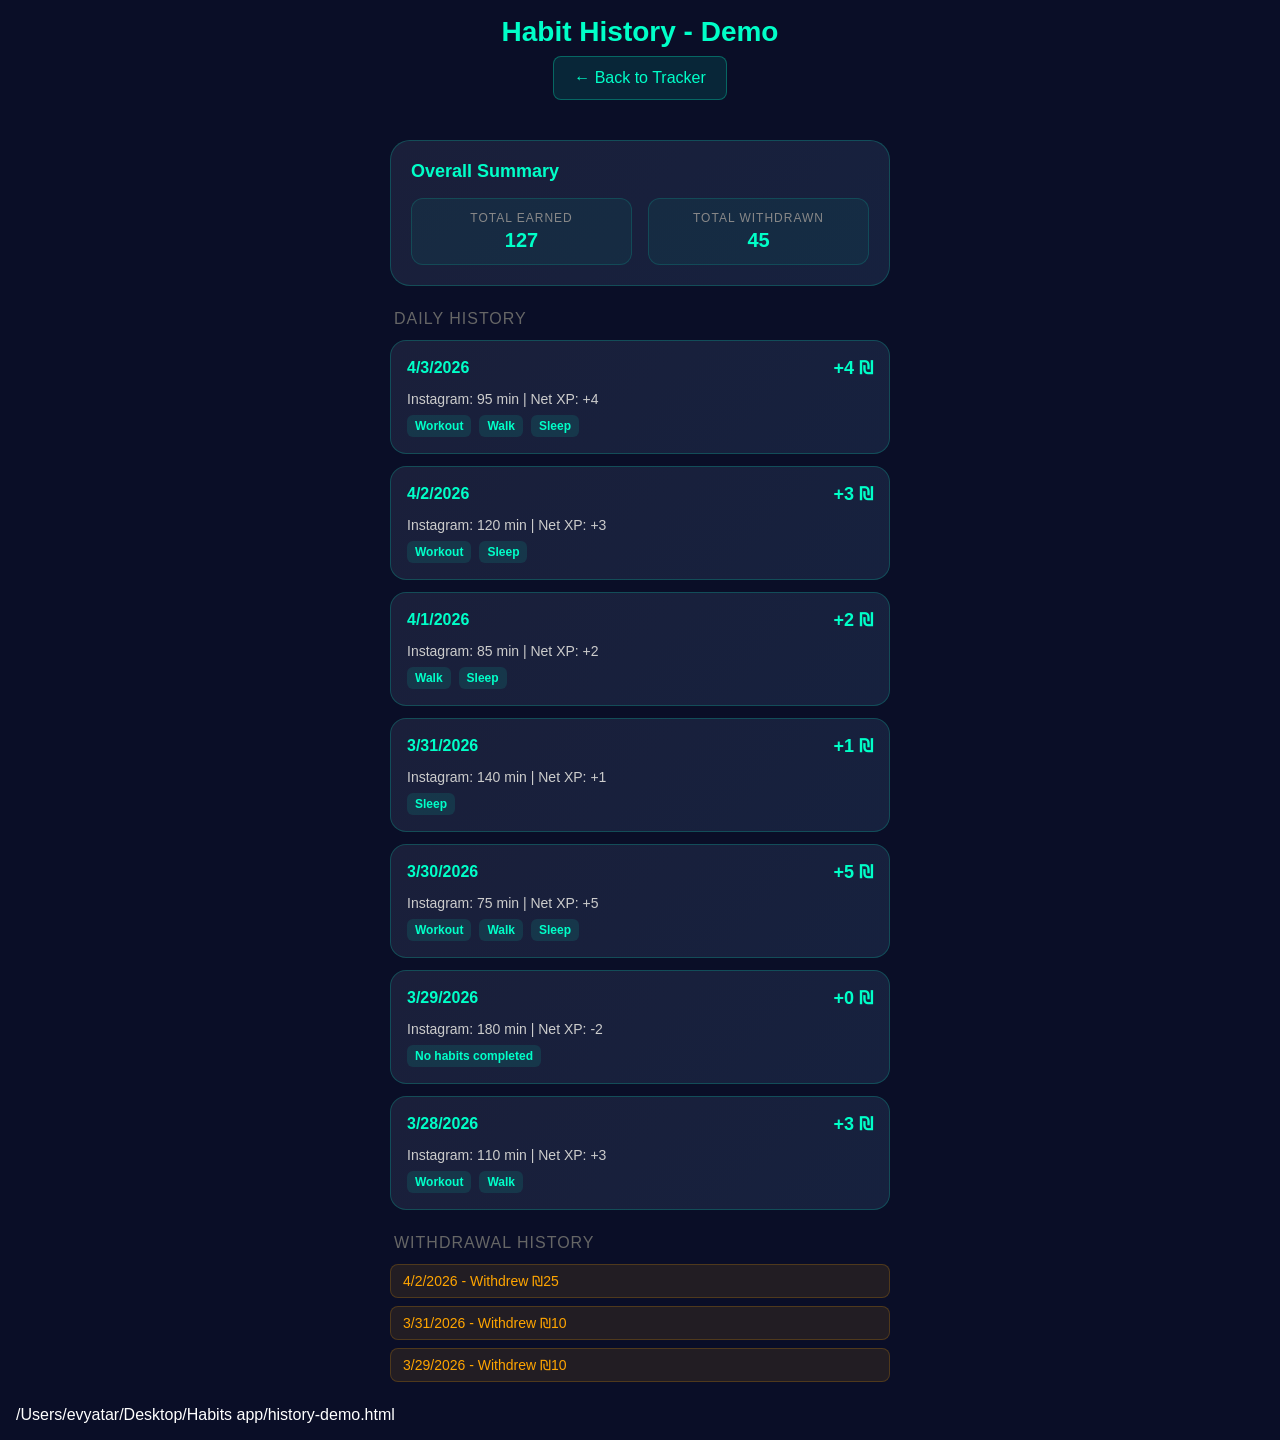
==== history-demo.html @ 36a5b1aa "Added withdraw and history" ====
<!DOCTYPE html>
<html lang="en">
<head>
    <link rel="manifest" href="manifest.json">
    <link rel="apple-touch-icon" href="icon-192.png">
    <meta name="theme-color" content="#0f172a">
    <meta name="apple-mobile-web-app-capable" content="yes">
    <meta name="apple-mobile-web-app-status-bar-style" content="black">
    <meta charset="UTF-8">
    <meta name="viewport" content="width=device-width, initial-scale=1.0">
    <title>Habit History - Demo</title>
    <style>
        * {
            margin: 0;
            padding: 0;
            box-sizing: border-box;
        }

        body {
            font-family: -apple-system, BlinkMacSystemFont, 'Segoe UI', 'Roboto', sans-serif;
            background: #0a0e27;
            color: #ffffff;
            padding: 16px;
            min-height: 100vh;
            overflow-y: auto;
        }

        .container {
            max-width: 500px;
            margin: 0 auto;
        }

        .header {
            text-align: center;
            margin-bottom: 24px;
        }

        .header h1 {
            color: #00ffc8;
            font-size: 28px;
            font-weight: 900;
            margin-bottom: 8px;
        }

        .back-button {
            background: rgba(0, 255, 200, 0.1);
            border: 1px solid rgba(0, 255, 200, 0.3);
            color: #00ffc8;
            padding: 12px 20px;
            border-radius: 8px;
            text-decoration: none;
            display: inline-block;
            margin-bottom: 16px;
            transition: all 0.3s ease;
        }

        .back-button:hover {
            background: rgba(0, 255, 200, 0.2);
            border-color: #00ffc8;
        }

        .summary-card {
            background: linear-gradient(135deg, #1a1f3a 0%, #16213e 100%);
            border: 1px solid rgba(0, 255, 200, 0.2);
            border-radius: 20px;
            padding: 20px;
            margin-bottom: 24px;
        }

        .summary-title {
            font-size: 18px;
            font-weight: 700;
            color: #00ffc8;
            margin-bottom: 16px;
        }

        .summary-stats {
            display: grid;
            grid-template-columns: 1fr 1fr;
            gap: 16px;
        }

        .stat-item {
            background: rgba(0, 255, 200, 0.05);
            border: 1px solid rgba(0, 255, 200, 0.15);
            border-radius: 12px;
            padding: 12px;
            text-align: center;
        }

        .stat-label {
            font-size: 12px;
            color: #888;
            text-transform: uppercase;
            letter-spacing: 1px;
            margin-bottom: 4px;
        }

        .stat-value {
            font-size: 20px;
            font-weight: 800;
            color: #00ffc8;
        }

        .history-section {
            margin-bottom: 24px;
        }

        .section-title {
            font-size: 16px;
            color: #666;
            text-transform: uppercase;
            letter-spacing: 1px;
            margin-bottom: 12px;
            margin-left: 4px;
        }

        .day-card {
            background: linear-gradient(135deg, #1a1f3a 0%, #16213e 100%);
            border: 1px solid rgba(0, 255, 200, 0.2);
            border-radius: 16px;
            padding: 16px;
            margin-bottom: 12px;
        }

        .day-header {
            display: flex;
            justify-content: space-between;
            align-items: center;
            margin-bottom: 12px;
        }

        .day-date {
            font-size: 16px;
            font-weight: 700;
            color: #00ffc8;
        }

        .day-earned {
            font-size: 18px;
            font-weight: 800;
            color: #00ffc8;
        }

        .day-details {
            font-size: 14px;
            color: #ccc;
            margin-bottom: 8px;
        }

        .habits-list {
            display: flex;
            flex-wrap: wrap;
            gap: 8px;
        }

        .habit-tag {
            background: rgba(0, 255, 200, 0.1);
            color: #00ffc8;
            padding: 4px 8px;
            border-radius: 6px;
            font-size: 12px;
            font-weight: 600;
        }

        .withdrawals-list {
            margin-top: 8px;
        }

        .withdrawal-item {
            background: rgba(255, 165, 0, 0.1);
            border: 1px solid rgba(255, 165, 0, 0.2);
            color: #ffa500;
            padding: 8px 12px;
            border-radius: 8px;
            font-size: 14px;
            margin-bottom: 8px;
        }

        .no-data {
            text-align: center;
            color: #666;
            font-style: italic;
            padding: 20px;
        }
    </style>
</head>
<body>
    <div class="container">
        <div class="header">
            <h1>Habit History - Demo</h1>
            <a href="index.html" class="back-button">← Back to Tracker</a>
        </div>

        <div class="summary-card">
            <div class="summary-title">Overall Summary</div>
            <div class="summary-stats">
                <div class="stat-item">
                    <div class="stat-label">Total Earned</div>
                    <div class="stat-value" id="total-earned">127</div>
                </div>
                <div class="stat-item">
                    <div class="stat-label">Total Withdrawn</div>
                    <div class="stat-value" id="total-withdrawn">45</div>
                </div>
            </div>
        </div>

        <div class="history-section">
            <div class="section-title">Daily History</div>
            <div id="daily-history">
                <div class="day-card">
                    <div class="day-header">
                        <div class="day-date">4/3/2026</div>
                        <div class="day-earned">+4 ₪</div>
                    </div>
                    <div class="day-details">
                        Instagram: 95 min | Net XP: +4
                    </div>
                    <div class="habits-list">
                        <span class="habit-tag">Workout</span>
                        <span class="habit-tag">Walk</span>
                        <span class="habit-tag">Sleep</span>
                    </div>
                </div>

                <div class="day-card">
                    <div class="day-header">
                        <div class="day-date">4/2/2026</div>
                        <div class="day-earned">+3 ₪</div>
                    </div>
                    <div class="day-details">
                        Instagram: 120 min | Net XP: +3
                    </div>
                    <div class="habits-list">
                        <span class="habit-tag">Workout</span>
                        <span class="habit-tag">Sleep</span>
                    </div>
                </div>

                <div class="day-card">
                    <div class="day-header">
                        <div class="day-date">4/1/2026</div>
                        <div class="day-earned">+2 ₪</div>
                    </div>
                    <div class="day-details">
                        Instagram: 85 min | Net XP: +2
                    </div>
                    <div class="habits-list">
                        <span class="habit-tag">Walk</span>
                        <span class="habit-tag">Sleep</span>
                    </div>
                </div>

                <div class="day-card">
                    <div class="day-header">
                        <div class="day-date">3/31/2026</div>
                        <div class="day-earned">+1 ₪</div>
                    </div>
                    <div class="day-details">
                        Instagram: 140 min | Net XP: +1
                    </div>
                    <div class="habits-list">
                        <span class="habit-tag">Sleep</span>
                    </div>
                </div>

                <div class="day-card">
                    <div class="day-header">
                        <div class="day-date">3/30/2026</div>
                        <div class="day-earned">+5 ₪</div>
                    </div>
                    <div class="day-details">
                        Instagram: 75 min | Net XP: +5
                    </div>
                    <div class="habits-list">
                        <span class="habit-tag">Workout</span>
                        <span class="habit-tag">Walk</span>
                        <span class="habit-tag">Sleep</span>
                    </div>
                </div>

                <div class="day-card">
                    <div class="day-header">
                        <div class="day-date">3/29/2026</div>
                        <div class="day-earned">+0 ₪</div>
                    </div>
                    <div class="day-details">
                        Instagram: 180 min | Net XP: -2
                    </div>
                    <div class="habits-list">
                        <span class="habit-tag">No habits completed</span>
                    </div>
                </div>

                <div class="day-card">
                    <div class="day-header">
                        <div class="day-date">3/28/2026</div>
                        <div class="day-earned">+3 ₪</div>
                    </div>
                    <div class="day-details">
                        Instagram: 110 min | Net XP: +3
                    </div>
                    <div class="habits-list">
                        <span class="habit-tag">Workout</span>
                        <span class="habit-tag">Walk</span>
                    </div>
                </div>
            </div>
        </div>

        <div class="history-section">
            <div class="section-title">Withdrawal History</div>
            <div id="withdrawal-history">
                <div class="withdrawal-item">
                    4/2/2026 - Withdrew ₪25
                </div>
                <div class="withdrawal-item">
                    3/31/2026 - Withdrew ₪10
                </div>
                <div class="withdrawal-item">
                    3/29/2026 - Withdrew ₪10
                </div>
            </div>
        </div>
    </div>
</body>
</html></content>
<parameter name="filePath">/Users/evyatar/Desktop/Habits app/history-demo.html
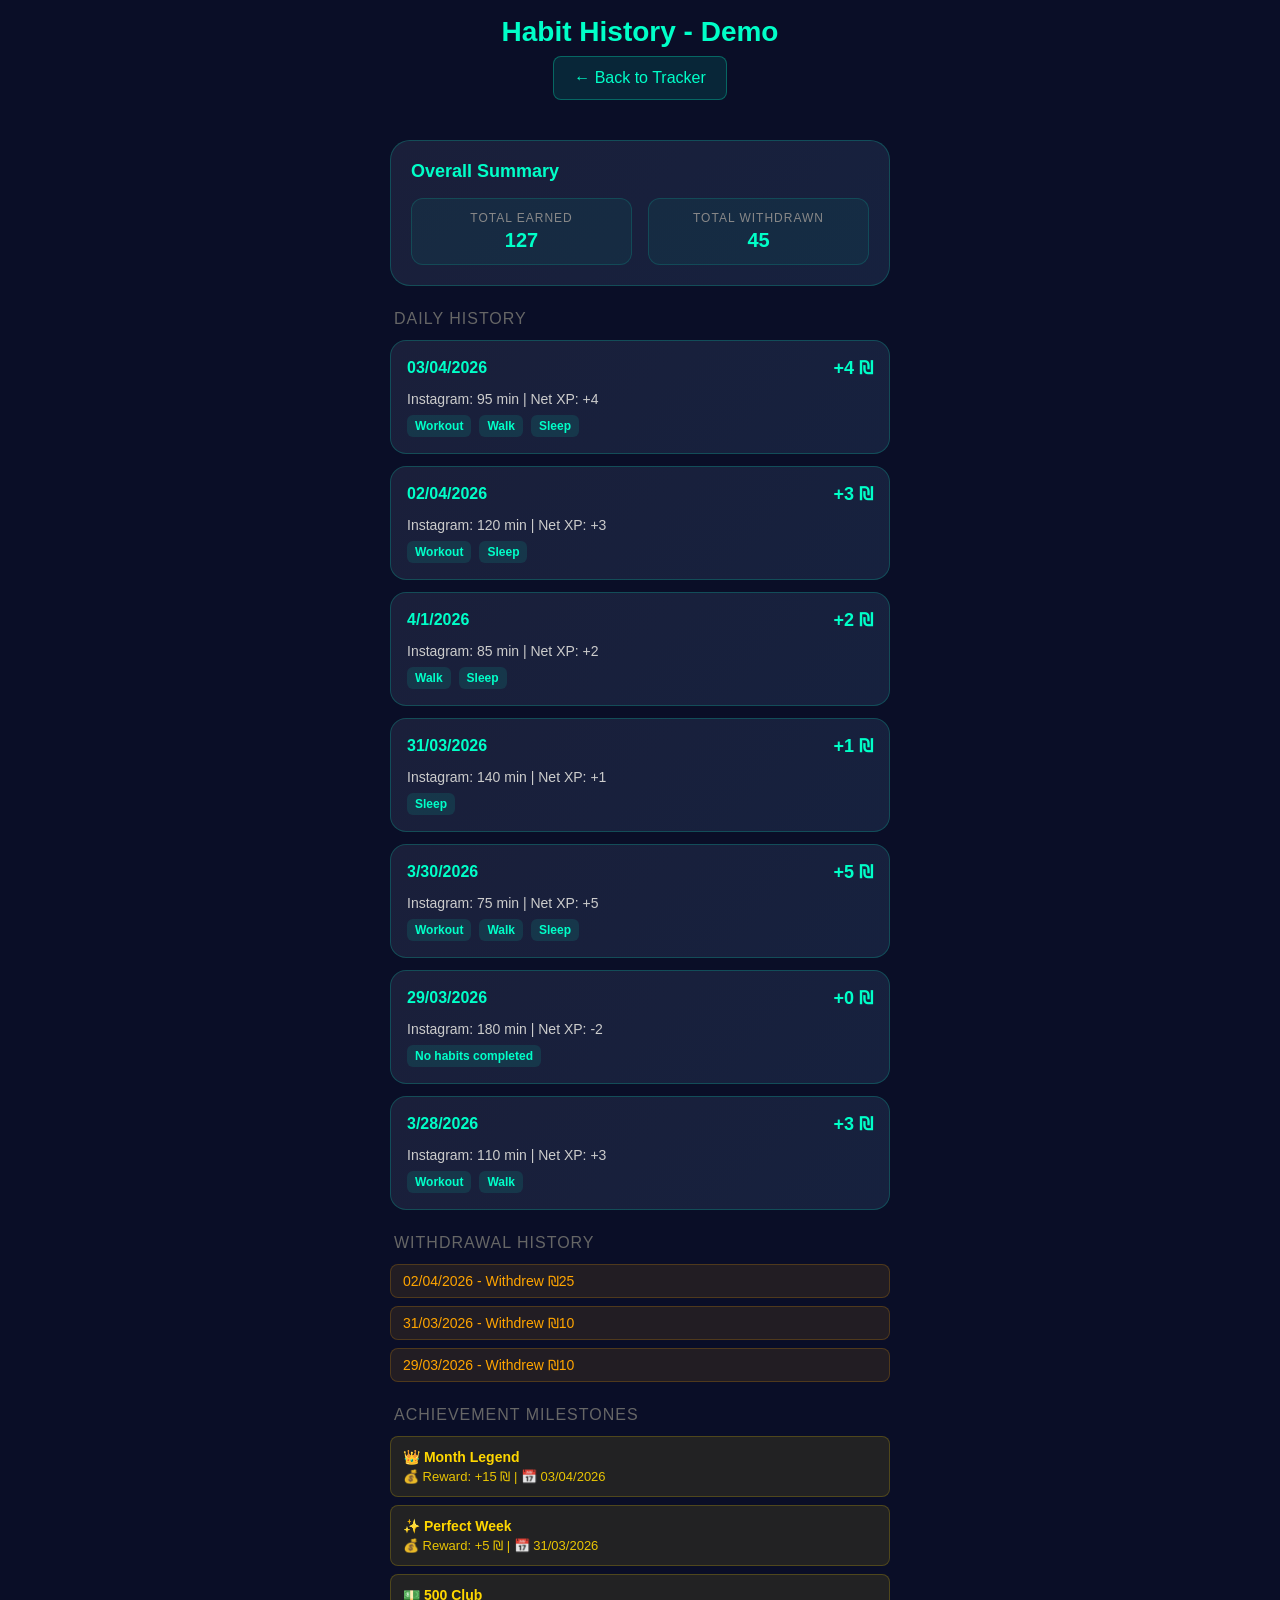
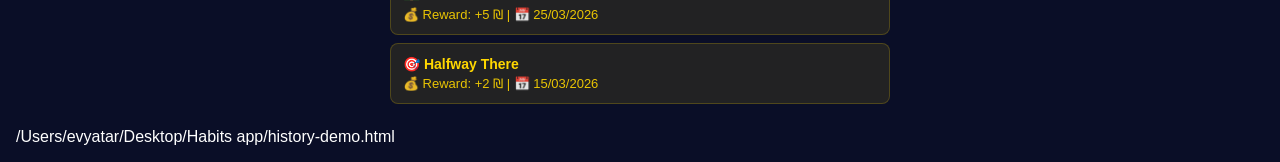
==== commit aa3d321e: "Add calendar, charts, milestones, settings, and service worker; improve UI and animations - Added: c" ====
--- a/history-demo.html
+++ b/history-demo.html
@@ -177,6 +177,26 @@
             margin-bottom: 8px;
         }
 
+        .milestone-item {
+            background: rgba(255, 215, 0, 0.1);
+            border: 1px solid rgba(255, 215, 0, 0.2);
+            color: #ffd700;
+            padding: 12px;
+            border-radius: 8px;
+            font-size: 14px;
+            margin-bottom: 8px;
+        }
+
+        .milestone-name {
+            font-weight: 600;
+            margin-bottom: 4px;
+        }
+
+        .milestone-reward {
+            font-size: 13px;
+            opacity: 0.9;
+        }
+
         .no-data {
             text-align: center;
             color: #666;
@@ -211,7 +231,7 @@
             <div id="daily-history">
                 <div class="day-card">
                     <div class="day-header">
-                        <div class="day-date">4/3/2026</div>
+                        <div class="day-date">03/04/2026</div>
                         <div class="day-earned">+4 ₪</div>
                     </div>
                     <div class="day-details">
@@ -226,7 +246,7 @@
 
                 <div class="day-card">
                     <div class="day-header">
-                        <div class="day-date">4/2/2026</div>
+                        <div class="day-date">02/04/2026</div>
                         <div class="day-earned">+3 ₪</div>
                     </div>
                     <div class="day-details">
@@ -254,7 +274,7 @@
 
                 <div class="day-card">
                     <div class="day-header">
-                        <div class="day-date">3/31/2026</div>
+                        <div class="day-date">31/03/2026</div>
                         <div class="day-earned">+1 ₪</div>
                     </div>
                     <div class="day-details">
@@ -282,7 +302,7 @@
 
                 <div class="day-card">
                     <div class="day-header">
-                        <div class="day-date">3/29/2026</div>
+                        <div class="day-date">29/03/2026</div>
                         <div class="day-earned">+0 ₪</div>
                     </div>
                     <div class="day-details">
@@ -313,13 +333,35 @@
             <div class="section-title">Withdrawal History</div>
             <div id="withdrawal-history">
                 <div class="withdrawal-item">
-                    4/2/2026 - Withdrew ₪25
+                    02/04/2026 - Withdrew ₪25
                 </div>
                 <div class="withdrawal-item">
-                    3/31/2026 - Withdrew ₪10
+                    31/03/2026 - Withdrew ₪10
                 </div>
                 <div class="withdrawal-item">
-                    3/29/2026 - Withdrew ₪10
+                    29/03/2026 - Withdrew ₪10
+                </div>
+            </div>
+        </div>
+
+        <div class="history-section">
+            <div class="section-title">Achievement Milestones</div>
+            <div id="milestones-history">
+                <div class="milestone-item">
+                    <div class="milestone-name">👑 Month Legend</div>
+                    <div class="milestone-reward">💰 Reward: +15 ₪ | 📅 03/04/2026</div>
+                </div>
+                <div class="milestone-item">
+                    <div class="milestone-name">✨ Perfect Week</div>
+                    <div class="milestone-reward">💰 Reward: +5 ₪ | 📅 31/03/2026</div>
+                </div>
+                <div class="milestone-item">
+                    <div class="milestone-name">💵 500 Club</div>
+                    <div class="milestone-reward">💰 Reward: +5 ₪ | 📅 25/03/2026</div>
+                </div>
+                <div class="milestone-item">
+                    <div class="milestone-name">🎯 Halfway There</div>
+                    <div class="milestone-reward">💰 Reward: +2 ₪ | 📅 15/03/2026</div>
                 </div>
             </div>
         </div>
